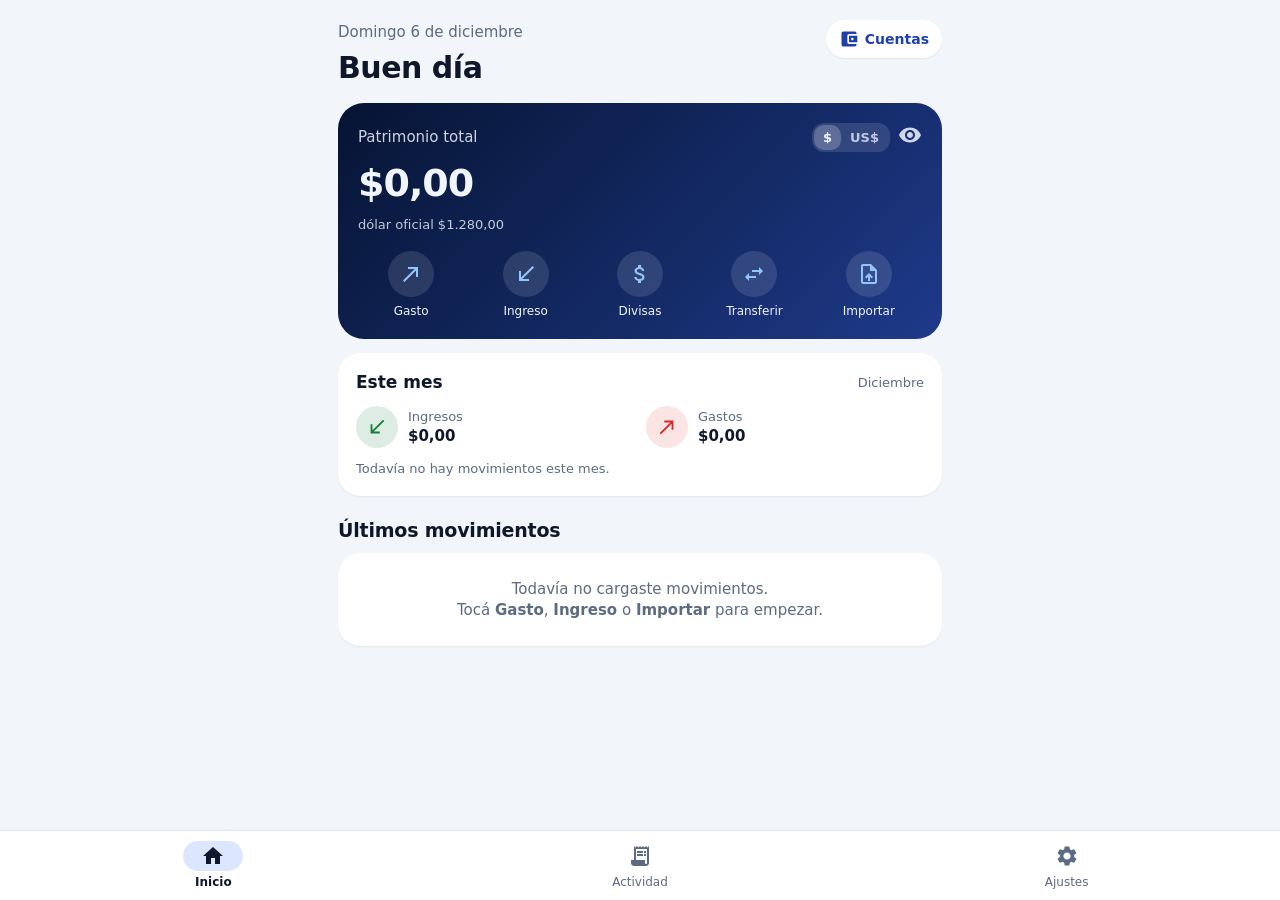
==== index.html @ fa6f3a13 "Divisas solo con saldo suficiente; aparecen en movimientos; patrimonio cambia con $ / US$" ====
<!doctype html>
<html lang="es">
<head>
  <meta charset="utf-8">
  <meta name="viewport" content="width=device-width, initial-scale=1, viewport-fit=cover">
  <title>Nombre</title>
  <meta name="apple-mobile-web-app-capable" content="yes">
  <meta name="mobile-web-app-capable" content="yes">
  <meta name="apple-mobile-web-app-title" content="Nombre">
  <meta name="apple-mobile-web-app-status-bar-style" content="default">
  <meta name="theme-color" content="#F2F5FA">
  <link rel="apple-touch-icon" href="apple-touch-icon.png">
  <link rel="icon" href="favicon.png">
  <link rel="manifest" href="manifest.webmanifest">
  <!-- Versión web hecha con páginas comunes (HTML): anda en cualquier iPhone. Usa los mismos datos que la
       versión anterior (localStorage "finanzas_pro.data_v1"), así no se pierde nada. -->
  <link rel="stylesheet" href="app.css?v=202611262125">
</head>
<body>
  <main id="vista"></main>
  <nav id="nav">
    <button data-tab="inicio" class="sel"><svg viewBox="0 0 24 24"><path d="M10 20v-6h4v6h5v-8h3L12 3 2 12h3v8z"/></svg><span>Inicio</span></button>
    <button data-tab="actividad"><svg viewBox="0 0 24 24"><path d="M19.5 3.5 18 2l-1.5 1.5L15 2l-1.5 1.5L12 2l-1.5 1.5L9 2 7.5 3.5 6 2v14H3v3c0 1.66 1.34 3 3 3h12c1.66 0 3-1.34 3-3V2l-1.5 1.5zM19 19c0 .55-.45 1-1 1s-1-.45-1-1v-3H8V5h11v14z"/><path d="M9 7h6v2H9zm7 0h2v2h-2zm-7 3h6v2H9zm7 0h2v2h-2z"/></svg><span>Actividad</span></button>
    <button data-tab="ajustes"><svg viewBox="0 0 24 24"><path d="M19.14 12.94c.04-.3.06-.61.06-.94 0-.32-.02-.64-.07-.94l2.03-1.58a.49.49 0 0 0 .12-.61l-1.92-3.32a.49.49 0 0 0-.59-.22l-2.39.96c-.5-.38-1.03-.7-1.62-.94l-.36-2.54a.48.48 0 0 0-.48-.41h-3.84c-.24 0-.43.17-.47.41l-.36 2.54c-.59.24-1.13.57-1.62.94l-2.39-.96a.48.48 0 0 0-.59.22L2.74 8.87c-.12.21-.08.47.12.61l2.03 1.58c-.05.3-.09.63-.09.94s.02.64.07.94l-2.03 1.58a.49.49 0 0 0-.12.61l1.92 3.32c.12.22.37.29.59.22l2.39-.96c.5.38 1.03.7 1.62.94l.36 2.54c.05.24.24.41.48.41h3.84c.24 0 .44-.17.47-.41l.36-2.54c.59-.24 1.13-.56 1.62-.94l2.39.96c.22.08.47 0 .59-.22l1.92-3.32c.12-.22.07-.47-.12-.61l-2.01-1.58zM12 15.6c-1.98 0-3.6-1.62-3.6-3.6s1.62-3.6 3.6-3.6 3.6 1.62 3.6 3.6-1.62 3.6-3.6 3.6z"/></svg><span>Ajustes</span></button>
  </nav>
  <div id="capa"></div>
  <div id="aviso"></div>
  <script src="app.js?v=202611262125"></script>
</body>
</html>
---- app.css ----
/* Paleta azul (finanzas). Ingresos en verde y gastos en rojo, como en cualquier resumen bancario. */
:root {
  --bg: #F2F5FA; --fg: #0F172A; --surface: #FFFFFF; --variant: #E8EEF7; --muted: #5B6B82;
  --outline: #C5D0E0; --line: #E2E8F2; --primary: #1E40AF; --on-primary: #FFFFFF; --pcont: #DCE7FF;
  --income: #15803D; --expense: #DC2626; --warning: #D97706; --info: #0EA5E9;
  --hero1: #061433; --hero2: #1E3A8A; --on-hero: #F1F5FF; --accent: #93C5FD; --raised: #FFFFFF;
  --sombra: 0 1px 2px rgba(15, 23, 42, .07);
}
:root.oscuro {
  --bg: #0A0F1A; --fg: #E6ECF5; --surface: #111827; --variant: #1A2333; --muted: #94A3B8;
  --outline: #334155; --line: #1E293B; --primary: #60A5FA; --on-primary: #0B1A33; --pcont: #1E3A6B;
  --income: #4ADE80; --expense: #F87171; --warning: #FBBF24; --info: #38BDF8;
  --hero1: #15296B; --hero2: #070F24; --raised: #273449; --sombra: none;
}
* { box-sizing: border-box; -webkit-tap-highlight-color: transparent; }
html { background: var(--bg); }
body {
  margin: 0; background: var(--bg); color: var(--fg);
  font: 15px/1.35 -apple-system, BlinkMacSystemFont, "SF Pro Text", system-ui, sans-serif;
  font-variant-numeric: tabular-nums; -webkit-text-size-adjust: 100%;
  padding: env(safe-area-inset-top) env(safe-area-inset-right) 0 env(safe-area-inset-left);
}
button { font: inherit; color: inherit; background: none; border: 0; padding: 0; cursor: pointer; }
input, select, textarea { font: inherit; color: var(--fg); }
svg { fill: currentColor; }
main { padding: 12px 18px calc(96px + env(safe-area-inset-bottom)); max-width: 640px; margin: 0 auto; }
h1 { font-size: 30px; letter-spacing: -.5px; margin: 6px 0 14px; }
h2 { font-size: 19px; margin: 22px 0 10px; letter-spacing: -.2px; }
.fila { display: flex; align-items: center; gap: 10px; }
.entre { display: flex; align-items: center; justify-content: space-between; gap: 10px; }
.chico { font-size: 13px; color: var(--muted); }
.muy-chico { font-size: 12px; color: var(--muted); }
.negrita { font-weight: 700; }
.ingreso { color: var(--income); }
.gasto { color: var(--expense); }
.link { color: var(--primary); font-weight: 600; }
.tarjeta { background: var(--surface); border-radius: 22px; padding: 18px; box-shadow: var(--sombra); }

/* Barra de abajo */
#nav {
  position: fixed; left: 0; right: 0; bottom: 0; z-index: 5; display: flex; justify-content: space-around;
  background: var(--surface); border-top: 1px solid var(--line);
  padding: 6px env(safe-area-inset-right) calc(6px + env(safe-area-inset-bottom)) env(safe-area-inset-left);
}
#nav button { display: flex; flex-direction: column; align-items: center; gap: 3px; font-size: 12px; color: var(--muted); padding: 4px 10px; min-width: 70px; }
#nav svg { width: 24px; height: 24px; padding: 3px 18px; box-sizing: content-box; border-radius: 16px; }
#nav button.sel { color: var(--fg); font-weight: 700; }
#nav button.sel svg { background: var(--pcont); }

/* Inicio */
.fecha { font-size: 15px; color: var(--muted); margin-top: 10px; }
.hero { background: linear-gradient(135deg, var(--hero1), var(--hero2)); color: var(--on-hero); border-radius: 26px; padding: 20px; }
.hero .monto { font-size: 38px; font-weight: 800; letter-spacing: -1px; margin: 6px 0 2px; }
.hero .ojo { color: var(--on-hero); opacity: .85; }
.hero .ojo svg { width: 24px; height: 24px; }
.acciones { display: grid; grid-template-columns: repeat(5, 1fr); gap: 8px; margin-top: 18px; }
.acciones button { display: flex; flex-direction: column; align-items: center; gap: 6px; color: var(--on-hero); font-size: 12px; }
.acciones span.c { width: 46px; height: 46px; border-radius: 50%; background: rgba(255, 255, 255, .12); display: grid; place-items: center; color: var(--accent); }
.acciones svg { width: 24px; height: 24px; }
.barra { height: 8px; border-radius: 6px; background: var(--variant); overflow: hidden; margin: 14px 0 8px; }
.barra > div { height: 100%; background: var(--warning); border-radius: 6px; }
.dos { display: grid; grid-template-columns: 1fr 1fr; gap: 12px; }
.icono { width: 42px; height: 42px; border-radius: 50%; display: grid; place-items: center; flex: none; }
.icono svg { width: 22px; height: 22px; }
.cuentas { display: flex; gap: 12px; overflow-x: auto; padding: 2px 2px 6px; margin: 0 -18px; padding-left: 18px; padding-right: 18px; scrollbar-width: none; }
.cuentas::-webkit-scrollbar { display: none; }
.cuenta { flex: none; width: 168px; text-align: left; background: var(--surface); border-radius: 20px; padding: 14px; border: 1.5px solid transparent; box-shadow: var(--sombra); }
.cuenta.pred { border-color: var(--primary); }
.cuenta .saldo { font-size: 19px; font-weight: 700; margin: 4px 0 6px; }
.etiqueta { display: inline-block; font-size: 11px; font-weight: 700; padding: 3px 8px; border-radius: 10px; background: var(--pcont); color: var(--primary); }
.cuenta.nueva { display: flex; flex-direction: column; align-items: center; justify-content: center; gap: 8px; border: 1.5px dashed var(--outline); background: none; box-shadow: none; font-weight: 600; }

/* Listas de movimientos */
.lista { background: var(--surface); border-radius: 22px; overflow: hidden; box-shadow: var(--sombra); }
.mov { display: flex; align-items: center; gap: 12px; width: 100%; text-align: left; padding: 12px 16px; }
.mov + .mov { border-top: 1px solid var(--line); }
.mov .txt { flex: 1; min-width: 0; }
.mov .nom { font-weight: 600; white-space: nowrap; overflow: hidden; text-overflow: ellipsis; }
.mov .sub { font-size: 13px; color: var(--muted); white-space: nowrap; overflow: hidden; text-overflow: ellipsis; }
.mov .der { text-align: right; flex: none; }
.mov .der .m { font-weight: 700; }
.vacio { padding: 26px 16px; text-align: center; color: var(--muted); }
.dia { font-size: 13px; font-weight: 700; color: var(--muted); margin: 16px 4px 6px; }

/* Selectores */
.segmento { display: flex; background: var(--variant); border-radius: 16px; padding: 4px; }
.segmento button { flex: 1; padding: 9px 6px; border-radius: 12px; font-weight: 600; color: var(--muted); }
.segmento button.sel { background: var(--raised); color: var(--fg); box-shadow: var(--sombra); }
.mes { display: flex; align-items: center; justify-content: space-between; background: var(--surface); border-radius: 22px; padding: 8px; box-shadow: var(--sombra); font-weight: 700; font-size: 17px; }
.mes button { width: 40px; height: 40px; border-radius: 50%; display: grid; place-items: center; font-size: 22px; }
.mes button:disabled { opacity: .3; }
.chips { display: flex; flex-wrap: wrap; gap: 8px; }
.chip { padding: 7px 12px; border-radius: 18px; border: 1px solid var(--outline); font-size: 14px; display: inline-flex; align-items: center; gap: 6px; }
.chip.sel { background: var(--variant); border-color: var(--primary); color: var(--primary); font-weight: 600; }
@supports (background: color-mix(in srgb, red 10%, transparent)) { .chip.sel { background: color-mix(in srgb, var(--acento, var(--primary)) 14%, transparent); border-color: var(--acento, var(--primary)); color: var(--acento, var(--primary)); font-weight: 600; } }
.punto { width: 10px; height: 10px; border-radius: 50%; display: inline-block; flex: none; }
.buscar { width: 100%; border: 0; border-radius: 16px; padding: 13px 16px; font-size: 16px; background: var(--variant); outline: none; }
.mas { display: block; width: 100%; padding: 14px; text-align: center; color: var(--primary); font-weight: 600; }

/* Botón flotante */
.fab svg { width: 22px; height: 22px; }
.fab { position: fixed; right: 18px; bottom: calc(84px + env(safe-area-inset-bottom)); z-index: 4; background: var(--primary); color: var(--on-primary); border-radius: 18px; padding: 15px 20px; font-weight: 700; display: flex; align-items: center; gap: 8px; box-shadow: 0 6px 16px rgba(0, 0, 0, .18); }

/* Hojas (paneles que suben desde abajo) */
#capa { position: fixed; inset: 0; z-index: 10; pointer-events: none; }
.fondo { position: absolute; inset: 0; background: rgba(0, 0, 0, .35); opacity: 0; transition: opacity .2s; pointer-events: auto; }
.hoja {
  position: absolute; left: 0; right: 0; bottom: 0; max-height: 92vh; max-height: 92dvh; overflow-y: auto; -webkit-overflow-scrolling: touch;
  background: var(--surface); border-radius: 26px 26px 0 0; padding: 10px 20px calc(24px + env(safe-area-inset-bottom));
  transform: translateY(100%); transition: transform .22s ease-out; pointer-events: auto; max-width: 640px; margin: 0 auto;
}
.abierta .fondo { opacity: 1; }
.abierta .hoja { transform: none; }
.asa { width: 40px; height: 5px; border-radius: 3px; background: var(--outline); margin: 0 auto 14px; }
.hoja h3 { margin: 4px 0 14px; font-size: 20px; }
.campo { display: block; background: var(--variant); border-radius: 16px; padding: 8px 14px; margin: 10px 0; }
.campo span { display: block; font-size: 12px; color: var(--muted); }
.campo input, .campo select, .campo textarea { width: 100%; border: 0; background: none; outline: none; padding: 4px 0; font-size: 17px; -webkit-appearance: none; appearance: none; }
.campo textarea { resize: none; min-height: 44px; }
.montoGrande { text-align: center; margin: 8px 0 4px; }
.montoGrande input { width: 100%; text-align: center; border: 0; background: none; outline: none; font-size: 42px; font-weight: 800; letter-spacing: -1px; }
.montoGrande .chico { min-height: 18px; }
.btn { display: block; width: 100%; padding: 15px; border-radius: 16px; background: var(--primary); color: var(--on-primary); font-weight: 700; font-size: 16px; margin-top: 16px; }
.btn:disabled { opacity: .45; }
.btn.suave { background: var(--variant); color: var(--fg); }
.btn.peligro { background: rgba(217, 63, 69, .12); color: var(--expense); }
.fondo-ingreso { background: rgba(21, 128, 61, .14); color: var(--income); }
.fondo-gasto { background: rgba(217, 63, 69, .14); color: var(--expense); }
.botones { display: grid; grid-template-columns: repeat(3, 1fr); gap: 8px; }
.botones .btn { margin-top: 18px; padding: 13px 6px; font-size: 15px; }
.clave { display: flex; justify-content: space-between; gap: 12px; padding: 6px 0; }
.clave span:first-child { color: var(--muted); }
.clave span:last-child { font-weight: 600; text-align: right; }
.detalle { background: var(--variant); border-radius: 18px; padding: 10px 14px; margin-top: 14px; }
.detalle .fila-p { display: flex; justify-content: space-between; gap: 10px; padding: 5px 0; font-size: 14px; }
.error { color: var(--expense); font-size: 13px; margin-top: 6px; min-height: 18px; }
.interruptor { display: flex; align-items: center; justify-content: space-between; padding: 12px 0; gap: 12px; }
.interruptor input { width: 22px; height: 22px; accent-color: var(--primary); }

/* Informes */
.kpi .valor { font-size: 21px; font-weight: 800; margin-top: 4px; letter-spacing: -.3px; }
.cat { padding: 8px 0; }
.cat .b { height: 8px; border-radius: 6px; background: var(--variant); margin-top: 6px; overflow: hidden; }
.cat .b div { height: 100%; border-radius: 6px; }
.meses { display: flex; align-items: flex-end; gap: 8px; height: 150px; margin-top: 10px; }
.meses .col { flex: 1; display: flex; flex-direction: column; align-items: center; gap: 4px; height: 100%; justify-content: flex-end; }
.meses .barras { display: flex; gap: 3px; align-items: flex-end; height: 120px; }
.meses .barras div { width: 10px; border-radius: 4px 4px 0 0; min-height: 2px; }
.dona { display: flex; align-items: center; gap: 16px; margin-top: 14px; }
.dona svg { width: 130px; height: 130px; flex: none; }

/* Aviso flotante */
#aviso { position: fixed; left: 18px; right: 18px; bottom: calc(86px + env(safe-area-inset-bottom)); z-index: 20; display: flex; justify-content: center; pointer-events: none; }
#aviso div { background: #0F172A; color: #F1F5FF; padding: 12px 16px; border-radius: 14px; font-size: 14px; box-shadow: 0 6px 18px rgba(0, 0, 0, .25); opacity: 0; transform: translateY(8px); transition: all .2s; max-width: 520px; }
#aviso div.ver { opacity: 1; transform: none; }

/* Botón de cuentas / importar arriba a la derecha */
.btnCuentas { display: flex; align-items: center; gap: 6px; background: var(--surface); color: var(--primary); border-radius: 20px; padding: 9px 13px; font-weight: 700; font-size: 14px; box-shadow: var(--sombra); margin-top: 8px; }
.btnCuentas svg { width: 20px; height: 20px; }
/* Selector $ / US$ del patrimonio */
.moneda { display: inline-flex; background: rgba(255, 255, 255, .12); border-radius: 12px; padding: 2px; }
.moneda button { color: var(--on-hero); opacity: .75; font-size: 13px; font-weight: 700; padding: 4px 9px; border-radius: 10px; }
.moneda button.sel { background: rgba(255, 255, 255, .22); opacity: 1; }
/* Paletas de color */
.paletas { display: grid; grid-template-columns: repeat(4, 1fr); gap: 12px 8px; }
.paletas button { display: flex; flex-direction: column; align-items: center; gap: 6px; font-size: 12px; color: var(--muted); }
.paletas span { width: 44px; height: 44px; border-radius: 50%; border: 3px solid transparent; box-shadow: 0 0 0 1px var(--line); }
.paletas button.sel { color: var(--fg); font-weight: 700; }
.paletas button.sel span { border-color: var(--surface); box-shadow: 0 0 0 2.5px var(--primary); }
.chicoSeg button { padding: 7px 6px; font-size: 14px; }
.selCat { margin-top: 6px; border: 1px solid var(--outline); background: var(--surface); border-radius: 10px; padding: 4px 8px; font-size: 16px; max-width: 100%; }

/* Ahorro de cada mes: barras hacia arriba (ahorro) o hacia abajo (gastaste más de lo que ganaste) */
.ahorroMeses { display: flex; gap: 8px; margin-top: 8px; }
.ahorroMeses .col { flex: 1; display: flex; flex-direction: column; align-items: center; }
.ahorroMeses .mitad { height: 56px; width: 100%; display: flex; align-items: flex-end; justify-content: center; }
.ahorroMeses .mitad.abajo { align-items: flex-start; border-top: 1px solid var(--line); }
.ahorroMeses .mitad div { width: 60%; max-width: 26px; border-radius: 4px; min-height: 2px; }
.hero .monto2 { font-size: 24px; font-weight: 700; letter-spacing: -.5px; opacity: .92; }
.hero .tenes { display: flex; gap: 8px; margin-top: 6px; flex-wrap: wrap; }
.hero .tenes span { background: rgba(255, 255, 255, .13); border-radius: 10px; padding: 4px 10px; font-size: 14px; font-weight: 700; }
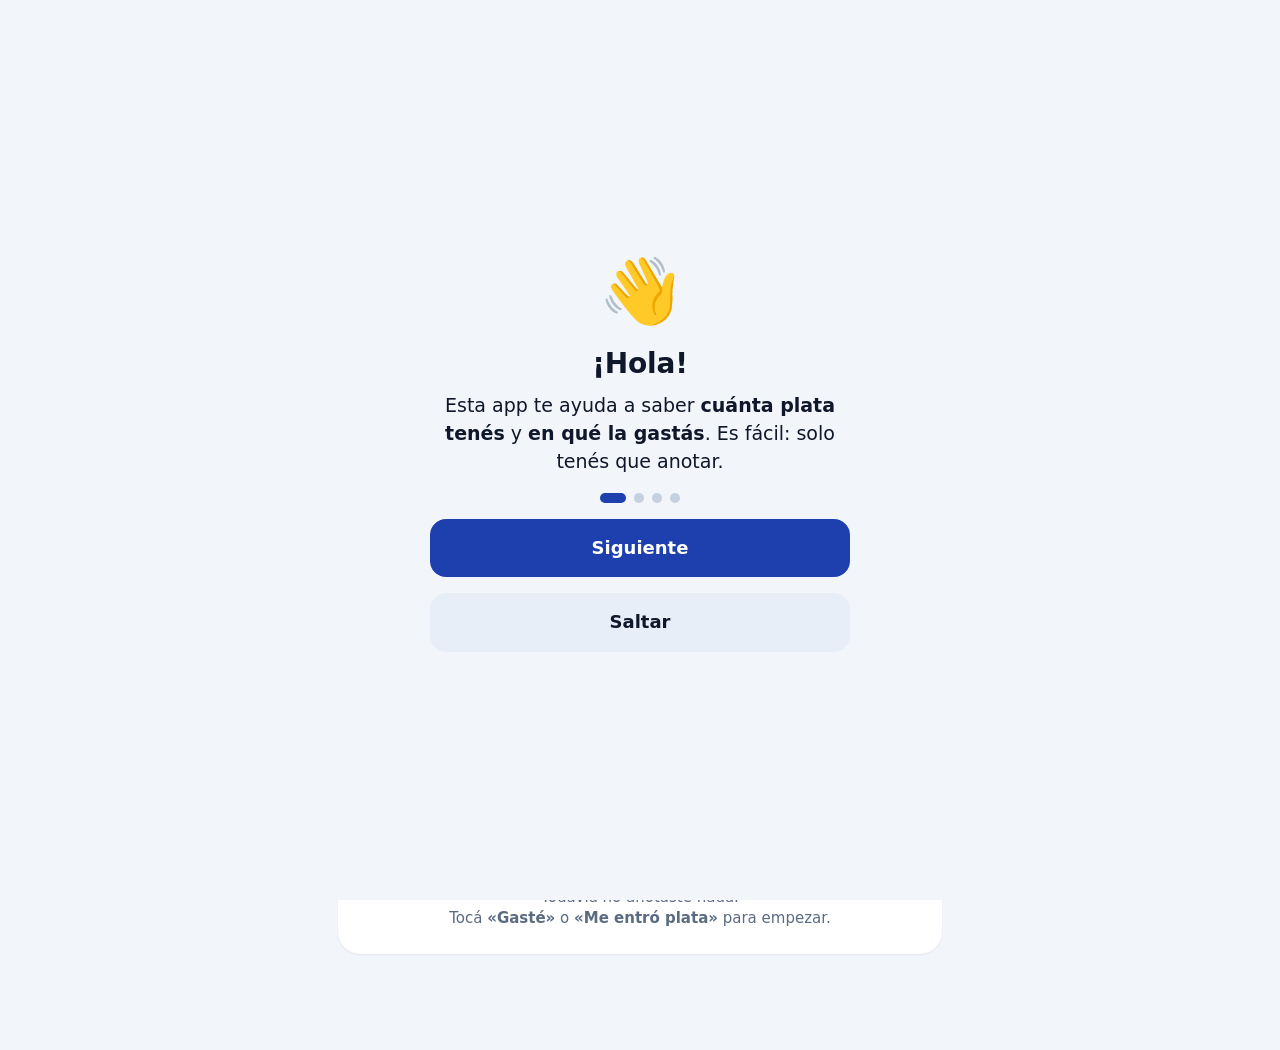
==== commit e7bfe81a: "Más fácil de usar: botones grandes, preguntas, guía, letra grande y ayuda" ====
--- a/index.html
+++ b/index.html
@@ -14,7 +14,7 @@
   <link rel="manifest" href="manifest.webmanifest">
   <!-- Versión web hecha con páginas comunes (HTML): anda en cualquier iPhone. Usa los mismos datos que la
        versión anterior (localStorage "finanzas_pro.data_v1"), así no se pierde nada. -->
-  <link rel="stylesheet" href="app.css?v=202611262125">
+  <link rel="stylesheet" href="app.css?v=202611262145">
 </head>
 <body>
   <main id="vista"></main>
@@ -25,6 +25,6 @@
   </nav>
   <div id="capa"></div>
   <div id="aviso"></div>
-  <script src="app.js?v=202611262125"></script>
+  <script src="app.js?v=202611262145"></script>
 </body>
 </html>
--- a/app.css
+++ b/app.css
@@ -179,3 +179,32 @@
 .hero .monto2 { font-size: 24px; font-weight: 700; letter-spacing: -.5px; opacity: .92; }
 .hero .tenes { display: flex; gap: 8px; margin-top: 6px; flex-wrap: wrap; }
 .hero .tenes span { background: rgba(255, 255, 255, .13); border-radius: 10px; padding: 4px 10px; font-size: 14px; font-weight: 700; }
+
+/* ---------- Pensado para que lo use cualquiera ---------- */
+.grandes { display: grid; grid-template-columns: 1fr 1fr; gap: 10px; }
+.grandes .grande { background: var(--surface); border-radius: 20px; padding: 16px 14px; text-align: left; display: flex; flex-direction: column; gap: 4px; box-shadow: var(--sombra); min-height: 118px; }
+.grandes .grande .icono { width: 46px; height: 46px; margin-bottom: 6px; }
+.grandes .grande b { font-size: 18px; }
+.grandes .grande small { font-size: 13px; color: var(--muted); line-height: 1.3; }
+.grandes .grande:active { transform: scale(.98); }
+.fondo-dolar { background: rgba(14, 165, 233, .14); color: var(--info); }
+.fondo-neutro { background: var(--pcont); color: var(--primary); }
+.masAcciones { display: flex; align-items: center; gap: 10px; width: 100%; margin-top: 10px; padding: 14px 16px; border-radius: 16px; background: var(--surface); box-shadow: var(--sombra); color: var(--primary); font-weight: 600; text-align: left; }
+.masAcciones svg { width: 22px; height: 22px; flex: none; }
+.btnAyuda { width: 40px; height: 40px; border-radius: 50%; background: var(--surface); color: var(--primary); font-weight: 800; font-size: 19px; box-shadow: var(--sombra); }
+.pregunta { font-size: 17px; font-weight: 700; margin-top: 18px; }
+details.ayuda { background: var(--variant); border-radius: 14px; padding: 12px 14px; margin: 8px 0; }
+details.ayuda summary { font-weight: 700; font-size: 16px; cursor: pointer; }
+details.ayuda p { margin: 8px 0 2px; color: var(--fg); line-height: 1.45; }
+/* Guía de bienvenida */
+#guia { position: fixed; inset: 0; z-index: 30; background: var(--bg); display: flex; align-items: center; justify-content: center; padding: 24px; }
+.guiaCaja { max-width: 420px; width: 100%; text-align: center; }
+.guiaCaja h2 { font-size: 28px; margin: 10px 0; }
+.guiaCaja p { font-size: 19px; line-height: 1.45; color: var(--fg); margin: 0 0 18px; }
+.guiaEmoji { font-size: 64px; }
+.guiaPuntos { display: flex; gap: 8px; justify-content: center; margin: 10px 0 6px; }
+.guiaPuntos span { width: 10px; height: 10px; border-radius: 50%; background: var(--outline); }
+.guiaPuntos span.sel { background: var(--primary); width: 26px; border-radius: 6px; }
+.guiaCaja .btn { font-size: 18px; padding: 17px; }
+/* Letra grande: todo un poco más grande y más fácil de tocar */
+html.grande #vista, html.grande .hoja, html.grande #nav { zoom: 1.15; }
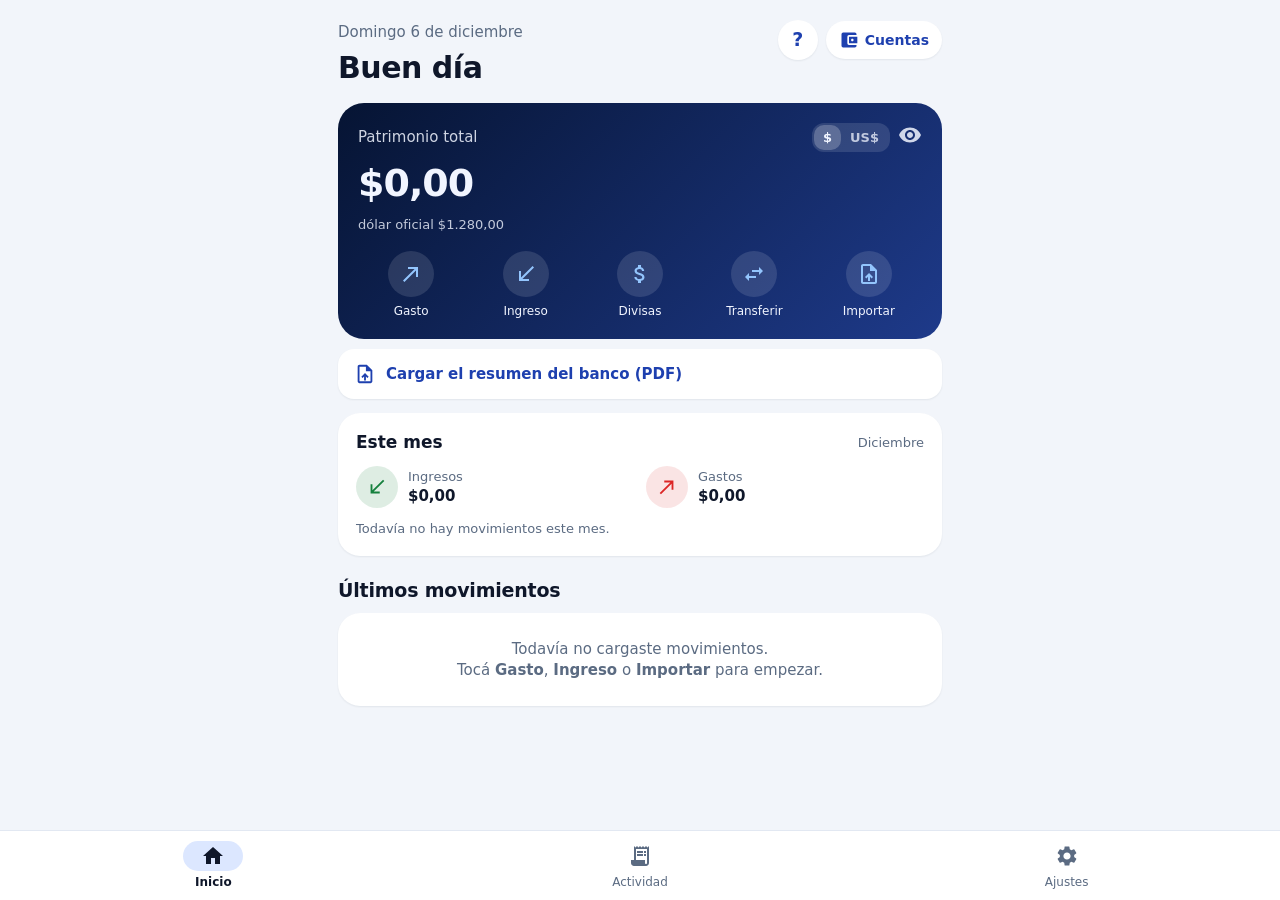
==== commit 073a73ba: "Vuelve el diseño anterior; quedan el botón de ayuda y Cargar el resumen del banco" ====
--- a/index.html
+++ b/index.html
@@ -14,7 +14,7 @@
   <link rel="manifest" href="manifest.webmanifest">
   <!-- Versión web hecha con páginas comunes (HTML): anda en cualquier iPhone. Usa los mismos datos que la
        versión anterior (localStorage "finanzas_pro.data_v1"), así no se pierde nada. -->
-  <link rel="stylesheet" href="app.css?v=202611262145">
+  <link rel="stylesheet" href="app.css?v=202611262149">
 </head>
 <body>
   <main id="vista"></main>
@@ -25,6 +25,6 @@
   </nav>
   <div id="capa"></div>
   <div id="aviso"></div>
-  <script src="app.js?v=202611262145"></script>
+  <script src="app.js?v=202611262149"></script>
 </body>
 </html>
--- a/app.css
+++ b/app.css
@@ -180,31 +180,10 @@
 .hero .tenes { display: flex; gap: 8px; margin-top: 6px; flex-wrap: wrap; }
 .hero .tenes span { background: rgba(255, 255, 255, .13); border-radius: 10px; padding: 4px 10px; font-size: 14px; font-weight: 700; }
 
-/* ---------- Pensado para que lo use cualquiera ---------- */
-.grandes { display: grid; grid-template-columns: 1fr 1fr; gap: 10px; }
-.grandes .grande { background: var(--surface); border-radius: 20px; padding: 16px 14px; text-align: left; display: flex; flex-direction: column; gap: 4px; box-shadow: var(--sombra); min-height: 118px; }
-.grandes .grande .icono { width: 46px; height: 46px; margin-bottom: 6px; }
-.grandes .grande b { font-size: 18px; }
-.grandes .grande small { font-size: 13px; color: var(--muted); line-height: 1.3; }
-.grandes .grande:active { transform: scale(.98); }
-.fondo-dolar { background: rgba(14, 165, 233, .14); color: var(--info); }
-.fondo-neutro { background: var(--pcont); color: var(--primary); }
+/* Botón de ayuda «?», «Cargar el resumen del banco» y la hoja de ayuda */
 .masAcciones { display: flex; align-items: center; gap: 10px; width: 100%; margin-top: 10px; padding: 14px 16px; border-radius: 16px; background: var(--surface); box-shadow: var(--sombra); color: var(--primary); font-weight: 600; text-align: left; }
 .masAcciones svg { width: 22px; height: 22px; flex: none; }
 .btnAyuda { width: 40px; height: 40px; border-radius: 50%; background: var(--surface); color: var(--primary); font-weight: 800; font-size: 19px; box-shadow: var(--sombra); }
-.pregunta { font-size: 17px; font-weight: 700; margin-top: 18px; }
 details.ayuda { background: var(--variant); border-radius: 14px; padding: 12px 14px; margin: 8px 0; }
 details.ayuda summary { font-weight: 700; font-size: 16px; cursor: pointer; }
 details.ayuda p { margin: 8px 0 2px; color: var(--fg); line-height: 1.45; }
-/* Guía de bienvenida */
-#guia { position: fixed; inset: 0; z-index: 30; background: var(--bg); display: flex; align-items: center; justify-content: center; padding: 24px; }
-.guiaCaja { max-width: 420px; width: 100%; text-align: center; }
-.guiaCaja h2 { font-size: 28px; margin: 10px 0; }
-.guiaCaja p { font-size: 19px; line-height: 1.45; color: var(--fg); margin: 0 0 18px; }
-.guiaEmoji { font-size: 64px; }
-.guiaPuntos { display: flex; gap: 8px; justify-content: center; margin: 10px 0 6px; }
-.guiaPuntos span { width: 10px; height: 10px; border-radius: 50%; background: var(--outline); }
-.guiaPuntos span.sel { background: var(--primary); width: 26px; border-radius: 6px; }
-.guiaCaja .btn { font-size: 18px; padding: 17px; }
-/* Letra grande: todo un poco más grande y más fácil de tocar */
-html.grande #vista, html.grande .hoja, html.grande #nav { zoom: 1.15; }
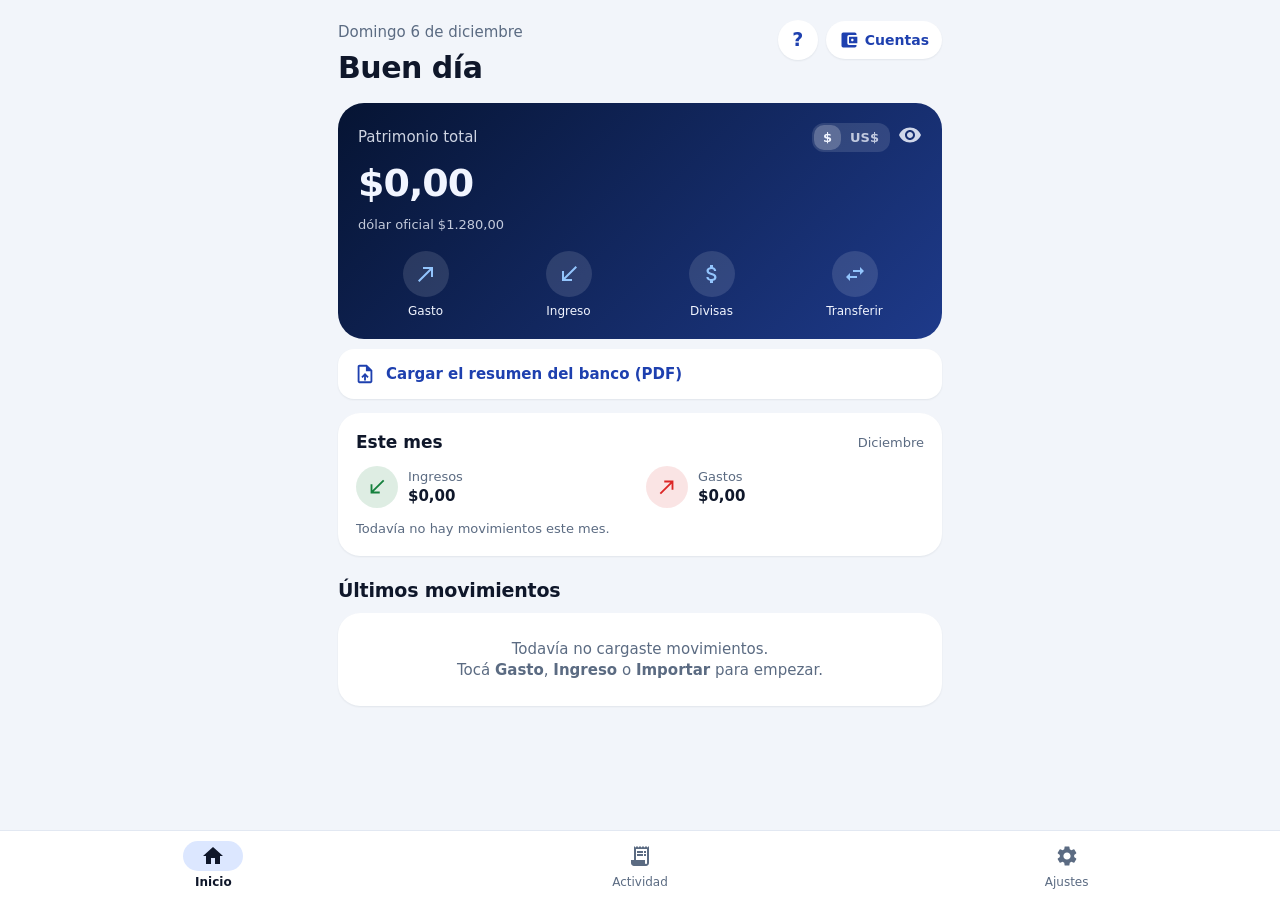
==== commit 051cf476: "Filtro por cuenta en Actividad e Informes; sin botones Importar" ====
--- a/index.html
+++ b/index.html
@@ -14,7 +14,7 @@
   <link rel="manifest" href="manifest.webmanifest">
   <!-- Versión web hecha con páginas comunes (HTML): anda en cualquier iPhone. Usa los mismos datos que la
        versión anterior (localStorage "finanzas_pro.data_v1"), así no se pierde nada. -->
-  <link rel="stylesheet" href="app.css?v=202611262149">
+  <link rel="stylesheet" href="app.css?v=202611262153">
 </head>
 <body>
   <main id="vista"></main>
@@ -25,6 +25,6 @@
   </nav>
   <div id="capa"></div>
   <div id="aviso"></div>
-  <script src="app.js?v=202611262149"></script>
+  <script src="app.js?v=202611262153"></script>
 </body>
 </html>
--- a/app.css
+++ b/app.css
@@ -53,7 +53,7 @@
 .hero .monto { font-size: 38px; font-weight: 800; letter-spacing: -1px; margin: 6px 0 2px; }
 .hero .ojo { color: var(--on-hero); opacity: .85; }
 .hero .ojo svg { width: 24px; height: 24px; }
-.acciones { display: grid; grid-template-columns: repeat(5, 1fr); gap: 8px; margin-top: 18px; }
+.acciones { display: grid; grid-template-columns: repeat(4, 1fr); gap: 8px; margin-top: 18px; }
 .acciones button { display: flex; flex-direction: column; align-items: center; gap: 6px; color: var(--on-hero); font-size: 12px; }
 .acciones span.c { width: 46px; height: 46px; border-radius: 50%; background: rgba(255, 255, 255, .12); display: grid; place-items: center; color: var(--accent); }
 .acciones svg { width: 24px; height: 24px; }
@@ -187,3 +187,7 @@
 details.ayuda { background: var(--variant); border-radius: 14px; padding: 12px 14px; margin: 8px 0; }
 details.ayuda summary { font-weight: 700; font-size: 16px; cursor: pointer; }
 details.ayuda p { margin: 8px 0 2px; color: var(--fg); line-height: 1.45; }
+.filtroCuentas { display: flex; gap: 8px; overflow-x: auto; margin: 12px -18px 0; padding: 2px 18px 4px; scrollbar-width: none; }
+.filtroCuentas::-webkit-scrollbar { display: none; }
+.filtroCuentas .chip { flex: none; white-space: nowrap; background: var(--surface); }
+.filtroCuentas .chip.sel { background: var(--pcont); border-color: var(--primary); color: var(--primary); font-weight: 600; }
